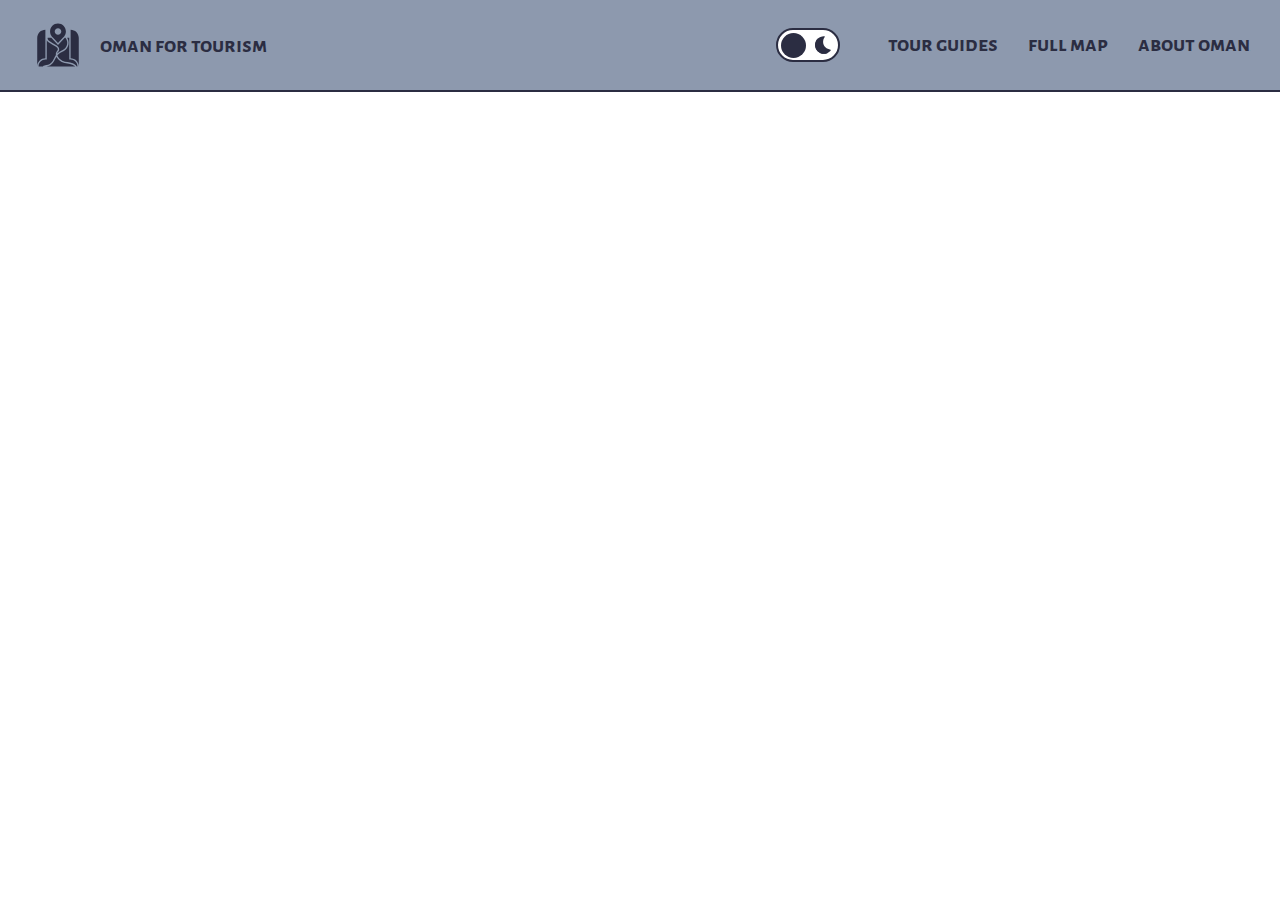
==== index.html @ 1fed9bc5 "Upload V.0.1" ====
<!DOCTYPE html>
<html lang="en">
<head>
    <meta charset="UTF-8">
    <meta name="viewport" content="width=device-width, initial-scale=1.0">
    <title>Oman For Tourism</title>
    <link rel="stylesheet" href="css/styles.css">
    <link rel="stylesheet" href="css/nav-footer.css">
    <link rel="stylesheet" href="css/LD-mode.css">
    <link rel="icon" href="images/head-logo.svg">
    <link rel="preconnect" href="https://fonts.googleapis.com">
    <link rel="preconnect" href="https://fonts.gstatic.com" crossorigin>
    <link href="https://fonts.googleapis.com/css2?family=Alegreya+Sans+SC:ital,wght@0,100;0,300;0,400;0,500;0,700;0,800;0,900;1,100;1,300;1,400;1,500;1,700;1,800;1,900&family=Alegreya+Sans:ital,wght@0,100;0,300;0,400;0,500;0,700;0,800;0,900;1,100;1,300;1,400;1,500;1,700;1,800;1,900&display=swap" rel="stylesheet">
</head>
<body>
    
    <input type="checkbox" id="LD-checker">
    <input type="checkbox" id="navbar-checker">

    <nav class="navbar">

        <div class="navbar-style">

            <div class="nav-logo-pos">
                <img src="images/holiday-map-C.svg" class="nav-logoC">
                <img src="images/holiday-map-W.svg" class="nav-logoW">
                <div class="nav-text-logo">oman for tourism</div>
            </div>

            <div class="nav-right-side">

                <label for="LD-checker" class="light-dark">
                    <div class="LD-container">
                        <img src="images/light-mode-C.svg" class="Light-img">
                        <img src="images/light-mode-W.svg" class="Light-imgW">
                        <div class="LD-ball"></div>
                        <img src="images/night-mode-C.svg" class="Dark-img">
                        <img src="images/night-mode-W.svg" class="Dark-imgW">
                    </div>
                </label>

                <div class="text-pos">
                    <div class="nav-text">tour guides</div>
                    <div class="line"></div>
                </div>
                <div class="text-pos">
                    <div class="nav-text">full map</div>
                    <div class="line"></div>
                </div>
                <div class="text-pos">
                    <div class="nav-text">about oman</div>
                    <div class="line"></div>
                </div>
            </div>

            <label for="navbar-checker" class="M-C">
                <div class="line1"></div>
                <div class="line2"></div>
                <div class="line3"></div>
            </label>
         
        </div>

    </nav>

    <main class="main-container">

        <div class="main-container-style">

            

        </div>

    </main>

</body>
</html>
---- css/styles.css ----
.main-container{
    display: flex;
    justify-content: center; 
    margin-top: 10vh;  
}

.main-container-style{
    display: flex;
    justify-content: center;
    align-items: center;
    width: 90%;
    padding: 0% 5%;
    height: 90vh;
    background-color: white;
    transition: all .5s;
}
---- css/nav-footer.css ----
body{
    margin: 0;
    font-family: Alegreya Sans;
}

#navbar-checker,#LD-checker{
    display: none;
}

.navbar{
    display: flex;
    justify-content: center;
}

.navbar-style{
    position: fixed;
    z-index: 99;
    display: flex;
    justify-content: space-between;
    align-items: center;
    width: 100%;
    height: 10vh;
    border-bottom: 2px solid #2B2D42;
    background-color: #8D99AE;
    transition: all .5s;
}

.nav-logo-pos{
    display: flex;
    align-items: center;
    justify-content: space-around;
    width: 240px;
    height: 60px;
    margin-left: 30px;
    gap: 10px;
}

.nav-logoC,.nav-logoW{
    display: flex;
    width: 50px;
    cursor: pointer;
}

.nav-logoW{
    display: none;
}

.nav-text-logo{
    font-family: Alegreya Sans SC;
    display: flex;
    font-size: 22px;
    font-weight: bold;
    color: #2B2D42;
    cursor: pointer;
    transition: all .5s;
}



.nav-right-side{
    display: flex;
    justify-content: center;
    align-items: center;
    gap: 30px;
    margin-right: 30px;
    font-family: Alegreya Sans SC;
    color: #2B2D42;
    transition: all .5s;
}

.light-dark{
    display: flex;
    justify-content: center;
    align-items: center;
    width: 100px;
    height: 60px;
}

.LD-container{
    display: flex;
    justify-content: space-around;
    align-items: center;
    background-color: white;
    width: 60px;
    height: 30px;
    border-radius: 50px;
    border: 2px solid #2B2D42;
    cursor: pointer;
    transition: all .5s;
}

.Light-img, .Light-imgW, .Dark-img, .Dark-imgW{
    display: flex;
    width: 20px;
    z-index: 98;
}

.Light-imgW, .Dark-imgW{
    display: none;
}

.LD-ball{
    display: flex;
    z-index: 99;
    width: 25px;
    height: 25px;
    border-radius: 50%;
    background-color: #2B2D42;
    position: absolute;
    transform: translateX(-15px);
    transition: all .5s;
}

.text-pos{
    display: flex;
    justify-content: center;
    align-items: center;
    flex-direction: column;
    width: fit-content;
    cursor: pointer;
}

.nav-text{
    font-size: 22px;
    font-weight: bold;
}

.nav-text:hover ~ .line{
    width: 100%;
}

.line{
    display: flex;
    width: 0%;
    height: 3px;
    border-radius: 50px;
    background-color: #2B2D42;
    transition: .5s;
}

.M-C{
    display: none;
    justify-content: center;
    align-items: center;
    flex-direction: column;
    width: 50px;
    height: 40px;
    margin-right: 30px;
    gap: 6px;
    cursor: pointer;
    z-index: 99;
    transition: all .6s;
}

.M-C div{
    width: 30px;
    height: 3px;
    background-color: #2B2D42;
    border-radius: 50px;
    transition: all .5s;
}

#navbar-checker:checked ~ .navbar > .navbar-style > .M-C > .line1{
    transform: rotate(45deg);
}

#navbar-checker:checked ~ .navbar > .navbar-style > .M-C > .line2{
    opacity: 0;
}

#navbar-checker:checked ~ .navbar > .navbar-style > .M-C > .line3{
    margin-top: -18px;
    transform: rotate(-45deg);
}


































@media (max-width:800px) {
    
.M-C{
    display: flex;
}

#navbar-checker:checked ~ .navbar > .navbar-style > .nav-right-side{
    transform: translateX(0);
}

#navbar-checker:checked ~ .navbar > .navbar-style > .M-C{
    transform: translateX(-160px);
}

.nav-right-side{
    position: fixed;
    display: flex;
    justify-content: flex-end;
    flex-direction: column-reverse;
    height: 90vh;
    width: 250px;
    padding-top: 10vh;
    top: 0;
    right: -30px;
    z-index: 98;
    background-color: #8D99AE;
    border-left: 2px solid #2B2D42;
    transform: translateX(250px);
    transition: all .5s;
}

}
---- css/LD-mode.css ----
#LD-checker:checked ~ .navbar > .navbar-style > .nav-right-side > .light-dark > .LD-container > .LD-ball{
    transform: translateX(15px);
    background-color: white;
}

#LD-checker:checked ~ .navbar > .navbar-style > .nav-right-side > .light-dark > .LD-container{
    background-color: #2B2D42;
    border: 2px solid #FFF;
}

#LD-checker:checked ~ .navbar > .navbar-style > .nav-right-side > .light-dark > .LD-container > .Light-imgW{
    display: flex;
}

#LD-checker:checked ~ .navbar > .navbar-style > .nav-right-side > .light-dark > .LD-container > .Light-img{
    display: none;
}

#LD-checker:checked ~ .navbar > .navbar-style > .nav-right-side > .light-dark > .LD-container > .Dark-imgW{
    display: flex;
}

#LD-checker:checked ~ .navbar > .navbar-style > .nav-right-side > .light-dark > .LD-container > .Dark-img{
    display: none;
}

#LD-checker:checked ~ .navbar > .navbar-style{
    background-color: #2B2D42;
    border-bottom-color: #8D99AE;
}

#LD-checker:checked ~ .navbar > .navbar-style > .nav-logo-pos > .nav-logoC{
    display: none;
}

#LD-checker:checked ~ .navbar > .navbar-style > .nav-logo-pos > .nav-logoW{
    display: flex;
}

#LD-checker:checked ~ .navbar > .navbar-style > .nav-logo-pos > .nav-text-logo{
    color: #FFF;
}

#LD-checker:checked ~ .navbar > .navbar-style > .nav-right-side{
    color: white;
}

#LD-checker:checked ~ .main-container > .main-container-style{
    background-color: #2B2D42;
    color: #FFF;
}

#LD-checker:checked ~ .navbar > .navbar-style > .nav-right-side > .text-pos > .line{
    background-color: #FFF;
}

#LD-checker:checked ~ .navbar > .navbar-style > .M-C div{
    background-color: #FFF;
}

#LD-checker:checked ~ .navbar > .navbar-style > .nav-right-side{
    background-color: #2B2D42;
    border-left-color: #8D99AE;
}
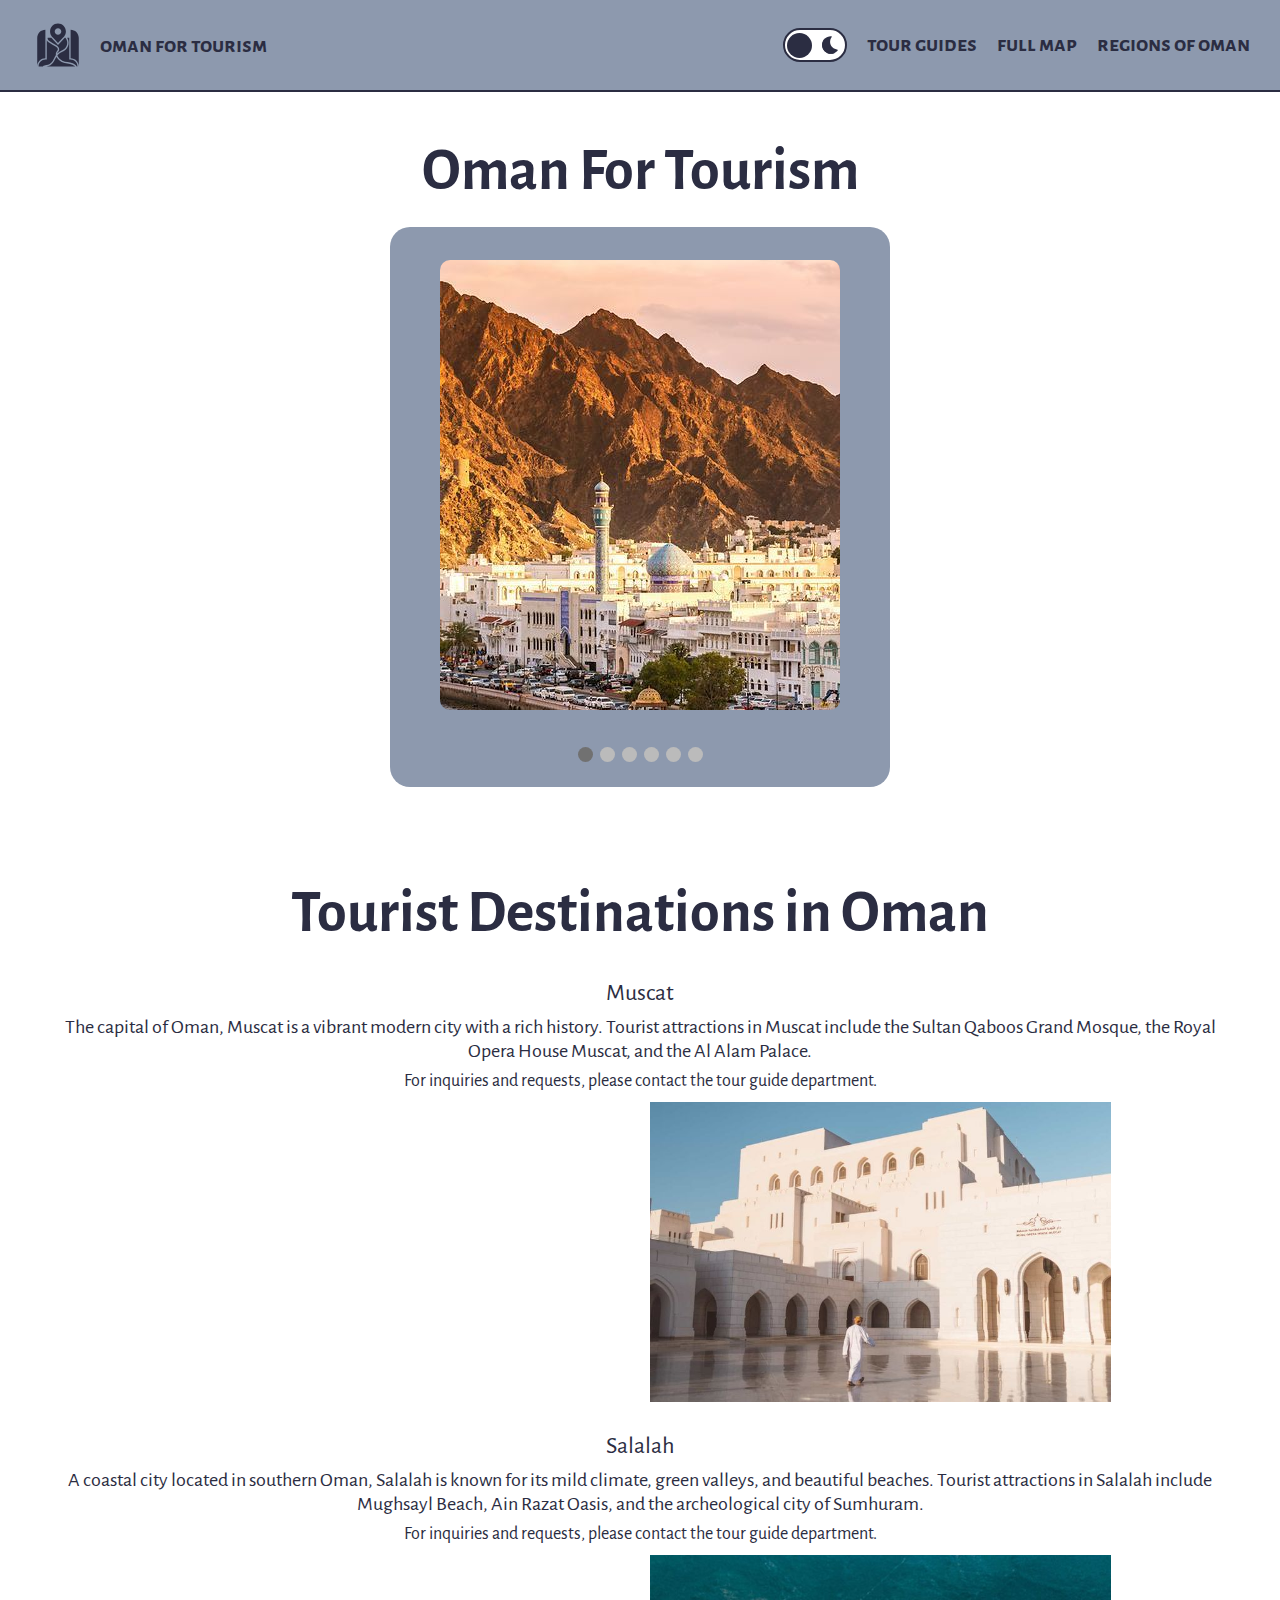
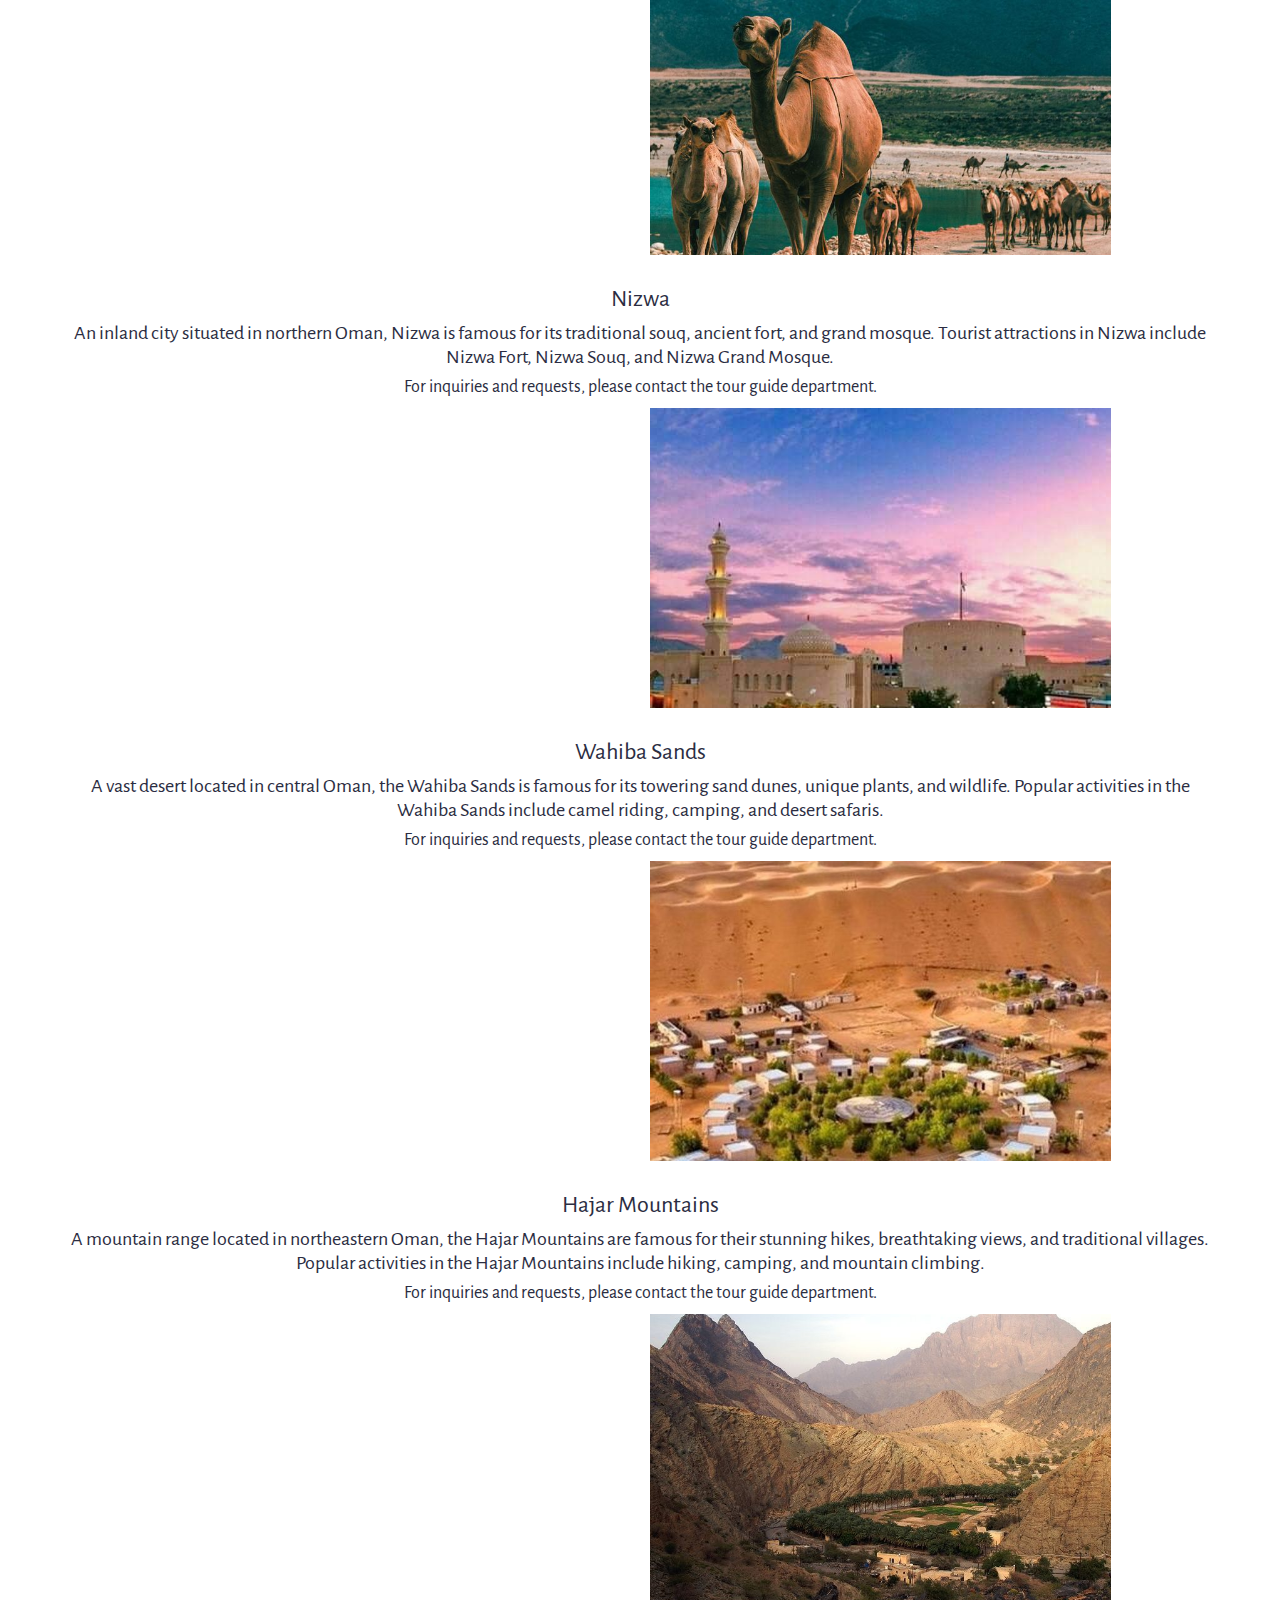
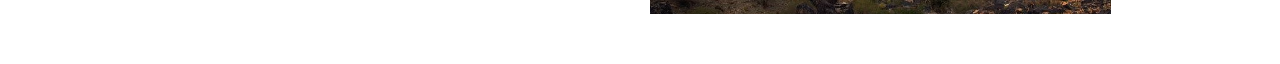
==== commit 7d82ce1c: "Upload V.0.2" ====
--- a/index.html
+++ b/index.html
@@ -16,6 +16,18 @@
     
     <input type="checkbox" id="LD-checker">
     <input type="checkbox" id="navbar-checker">
+    <input type="checkbox" id="full-map-checker">
+
+    <div class="full-map">
+
+        <div class="full-map-style">
+
+            <div class="map-text">Full Map</div>
+            <iframe src="https://www.google.com/maps/embed?pb=!1m18!1m12!1m3!1d3653434.2154256944!2d55.105728924423666!3d20.482938027092054!2m3!1f0!2f0!3f0!3m2!1i1024!2i768!4f13.1!3m3!1m2!1s0x3dd69f66a9d59bbf%3A0x3a064c7665b1a817!2sOman!5e0!3m2!1sen!2s!4v1712235653164!5m2!1sen!2s" width="800" height="600" style="border:0;" allowfullscreen="" loading="lazy" referrerpolicy="no-referrer-when-downgrade" class="map"></iframe>
+
+        </div>
+
+    </div>
 
     <nav class="navbar">
 
@@ -43,14 +55,14 @@
                     <div class="nav-text">tour guides</div>
                     <div class="line"></div>
                 </div>
-                <div class="text-pos">
+                <label for="full-map-checker" class="text-pos">
                     <div class="nav-text">full map</div>
                     <div class="line"></div>
-                </div>
-                <div class="text-pos">
-                    <div class="nav-text">about oman</div>
+                </label>
+                <a href="#TDO" class="text-pos">
+                    <div class="nav-text">regions of oman</div>
                     <div class="line"></div>
-                </div>
+                </a>
             </div>
 
             <label for="navbar-checker" class="M-C">
@@ -67,7 +79,149 @@
 
         <div class="main-container-style">
 
+            <div class="container1">
+                <div class="container1-text">Oman For Tourism</div>
+            </div>
+
+            <div class="container2">
+
+                <div class="slideshow-container">
+
+                    <div class="mySlides fade">
+                        <img src="images/1.jpeg" class="container1-img">
+                    </div>
+                    
+                    <div class="mySlides fade">
+                        <img src="images/2.jpeg" class="container1-img">
+                    </div>
+                    
+                    <div class="mySlides fade">
+                        <img src="images/3.jpeg" class="container1-img">
+                    </div>
+
+                    <div class="mySlides fade">
+                        <img src="images/4.jpeg" class="container1-img">
+                    </div>
+
+                    <div class="mySlides fade">
+                        <img src="images/5.jpeg" class="container1-img">
+                    </div>
+
+                    <div class="mySlides fade">
+                        <img src="images/6.jpeg" class="container1-img">
+                    </div>
+                    
+                </div>
+
+                <br>
+
+                <div style="text-align:center">
+                    <span class="dot"></span> 
+                    <span class="dot"></span> 
+                    <span class="dot"></span> 
+                    <span class="dot"></span> 
+                    <span class="dot"></span> 
+                    <span class="dot"></span> 
+                </div>
+
+                    <script>
+                        let slideIndex = 0;
+                        showSlides();
+                        
+                        function showSlides() {
+                          let i;
+                          let slides = document.getElementsByClassName("mySlides");
+                          let dots = document.getElementsByClassName("dot");
+                          for (i = 0; i < slides.length; i++) {
+                            slides[i].style.display = "none";  
+                          }
+                          slideIndex++;
+                          if (slideIndex > slides.length) {slideIndex = 1}    
+                          for (i = 0; i < dots.length; i++) {
+                            dots[i].className = dots[i].className.replace(" active", "");
+                          }
+                          slides[slideIndex-1].style.display = "block";  
+                          dots[slideIndex-1].className += " active";
+                          setTimeout(showSlides, 2000); // Change image every 2 seconds
+                        }
+                    </script>
+            </div>
+
+            <div class="container3" id="TDO">
+
+                <div class="container3-text">Tourist Destinations in Oman</div>
+
+                <div class="des">
+
+                    <div class="des-text">
+                        <div class="address-text">Muscat</div>
+                        <div class="des-text-inf">The capital of Oman, Muscat is a vibrant modern city with a rich history. Tourist attractions in Muscat include the Sultan Qaboos Grand Mosque, the Royal Opera House Muscat, and the Al Alam Palace.</div>
+                        <div class="contact">For inquiries and requests, please contact the tour guide department.</div>
+                    </div>
+                    <div class="map-and-picture">
+                        <iframe src="https://www.google.com/maps/embed?pb=!1m18!1m12!1m3!1d234022.52055370004!2d58.259703857557334!3d23.582737835540122!2m3!1f0!2f0!3f0!3m2!1i1024!2i768!4f13.1!3m3!1m2!1s0x3e91ffa8879aafc9%3A0xdb53876d0d79a72c!2sMuscat%2C%20Oman!5e0!3m2!1sen!2snl!4v1712243040442!5m2!1sen!2snl" width="400" height="300" style="border:0;" allowfullscreen="" loading="lazy" referrerpolicy="no-referrer-when-downgrade" class="des-map"></iframe>
+                        <img src="images/Muscat.jpeg" class="des-pic">
+                    </div>
+
+                </div>
             
+                <div class="des">
+
+                    <div class="des-text">
+                        <div class="address-text">Salalah</div>
+                        <div class="des-text-inf">A coastal city located in southern Oman, Salalah is known for its mild climate, green valleys, and beautiful beaches. Tourist attractions in Salalah include Mughsayl Beach, Ain Razat Oasis, and the archeological city of Sumhuram.</div>
+                        <div class="contact">For inquiries and requests, please contact the tour guide department.</div>
+                    </div>
+                    <div class="map-and-picture">
+                        <iframe src="https://www.google.com/maps/embed?pb=!1m18!1m12!1m3!1d244123.34696068818!2d53.80056449481968!3d17.051739310787866!2m3!1f0!2f0!3f0!3m2!1i1024!2i768!4f13.1!3m3!1m2!1s0x3dd3df964481c879%3A0xa5e758c7c82eb314!2sSalalah%2C%20Oman!5e0!3m2!1sen!2snl!4v1712243479470!5m2!1sen!2snl" width="400" height="300" style="border:0;" allowfullscreen="" loading="lazy" referrerpolicy="no-referrer-when-downgrade" class="des-map"></iframe>
+                        <img src="images/Salalah.jpeg" class="des-pic">
+                    </div>
+
+                </div>
+
+                <div class="des">
+
+                    <div class="des-text">
+                        <div class="address-text">Nizwa</div>
+                        <div class="des-text-inf">An inland city situated in northern Oman, Nizwa is famous for its traditional souq, ancient fort, and grand mosque. Tourist attractions in Nizwa include Nizwa Fort, Nizwa Souq, and Nizwa Grand Mosque.</div>
+                        <div class="contact">For inquiries and requests, please contact the tour guide department.</div>
+                    </div>
+                    <div class="map-and-picture">
+                        <iframe src="https://www.google.com/maps/embed?pb=!1m18!1m12!1m3!1d117600.84560559159!2d57.45220151407007!3d22.9123961509689!2m3!1f0!2f0!3f0!3m2!1i1024!2i768!4f13.1!3m3!1m2!1s0x3e8ef08e929ecde1%3A0x43f3bf5c566c48e7!2sNizwa%2C%20Oman!5e0!3m2!1sen!2snl!4v1712243631761!5m2!1sen!2snl" width="400" height="300" style="border:0;" allowfullscreen="" loading="lazy" referrerpolicy="no-referrer-when-downgrade" class="des-map"></iframe>
+                        <img src="images/Nizwa.jpeg" class="des-pic">
+                    </div>
+
+                </div>
+
+                <div class="des">
+
+                    <div class="des-text">
+                        <div class="address-text">Wahiba Sands</div>
+                        <div class="des-text-inf">A vast desert located in central Oman, the Wahiba Sands is famous for its towering sand dunes, unique plants, and wildlife. Popular activities in the Wahiba Sands include camel riding, camping, and desert safaris.</div>
+                        <div class="contact">For inquiries and requests, please contact the tour guide department.</div>
+                    </div>
+                    <div class="map-and-picture">
+                        <iframe src="https://www.google.com/maps/embed?pb=!1m18!1m12!1m3!1d1901426.3697875186!2d57.46125655830899!3d21.44011523364885!2m3!1f0!2f0!3f0!3m2!1i1024!2i768!4f13.1!3m3!1m2!1s0x3e9ae476ecb514d9%3A0x58cdba58acd9f3b6!2sWahiba%20Sands!5e0!3m2!1sen!2snl!4v1712243784626!5m2!1sen!2snl" width="400" height="300" style="border:0;" allowfullscreen="" loading="lazy" referrerpolicy="no-referrer-when-downgrade" class="des-map"></iframe>
+                        <img src="images/Wahiba Sands.jpeg" class="des-pic">
+                    </div>
+
+                </div>
+
+                <div class="des">
+
+                    <div class="des-text">
+                        <div class="address-text">Hajar Mountains</div>
+                        <div class="des-text-inf">A mountain range located in northeastern Oman, the Hajar Mountains are famous for their stunning hikes, breathtaking views, and traditional villages. Popular activities in the Hajar Mountains include hiking, camping, and mountain climbing.</div>
+                        <div class="contact">For inquiries and requests, please contact the tour guide department.</div>
+                    </div>
+                    <div class="map-and-picture">
+                        <iframe src="https://www.google.com/maps/embed?pb=!1m18!1m12!1m3!1d14657.736919337103!2d57.089701149438774!3d23.299998863681296!2m3!1f0!2f0!3f0!3m2!1i1024!2i768!4f13.1!3m3!1m2!1s0x3e8e8e7b25ace27d%3A0xa5efd21e3074b744!2sAl%20Hajar%20Mountains!5e0!3m2!1sen!2snl!4v1712243886780!5m2!1sen!2snl" width="400" height="300" style="border:0;" allowfullscreen="" loading="lazy" referrerpolicy="no-referrer-when-downgrade" class="des-map"></iframe>
+                        <img src="images/Hajar Mountains.jpeg" class="des-pic">
+                    </div>
+
+                </div>
+
+            </div>
 
         </div>
 
--- a/css/styles.css
+++ b/css/styles.css
@@ -1,16 +1,314 @@
+.full-map{
+    display: flex;
+    justify-content: center;
+}
+
+.full-map-style{
+    display: flex;
+    flex-direction: column;
+    justify-content: center;
+    align-items: center;
+    width: 100%;
+    height: 90vh;
+    margin-top: 10vh;
+    background-color: #FFF;
+    z-index: 97;
+    position: fixed;
+    visibility: hidden;
+    opacity: 0;
+    transition: all .5s;
+    gap: 10px;
+}
+
+#full-map-checker{
+    display: none;
+}
+
+#full-map-checker:checked ~ .full-map > .full-map-style{
+    visibility: visible;
+    opacity: 1;
+}
+
+.map-text{
+    display: flex;
+    text-align: center;
+    justify-content: center;
+    align-items: center;
+    font-size: 50px;
+    color: #2B2D42;
+    transition: all .5s;
+}
+
+.map{
+    width: 80%;
+    height: 70vh;
+    border-radius: 20px;
+}
+
 .main-container{
     display: flex;
     justify-content: center; 
-    margin-top: 10vh;  
+    margin-top: 10vh;
 }
 
 .main-container-style{
     display: flex;
-    justify-content: center;
+    flex-direction: column;
     align-items: center;
     width: 90%;
     padding: 0% 5%;
-    height: 90vh;
+    height: auto;
+    padding-bottom: 50px;
     background-color: white;
     transition: all .5s;
+}
+
+.container1{
+    display: flex;
+    justify-content: center;
+    align-items: center;
+    flex-direction: column;
+    width: 100%;
+    height: auto;
+    margin-top: 5vh;
+}
+
+.container1-text{
+    display: flex;
+    font-size: 60px;
+    font-weight: bold;
+    text-align: center;
+    color: #2B2D42;
+    transition: all .5s;
+}
+
+.container2{
+    display: flex;
+    flex-direction: column;
+    justify-content: center;
+    align-items: center;
+    background-color: #8D99AE;
+    width: 500px;
+    height: 60vh;
+    padding-top: 20px;
+    border-radius: 20px; 
+    margin-top: 20px;
+}
+
+.container1-img{
+    width: 400px;
+    height: 50vh;
+    border-radius: 10px;
+    object-fit: cover;
+}
+
+.slideshow-container {
+    display: flex;
+    justify-content: center;
+    width: 100%;
+    position: relative;
+    margin: auto;
+}
+
+.dot {
+    height: 15px;
+    width: 15px;
+    margin: 0 2px;
+    background-color: #bbb;
+    border-radius: 50%;
+    display: inline-block;
+    transition: background-color 0.6s ease;
+    margin-bottom: 20px;
+}
+  
+.active {
+    background-color: #717171;
+}
+
+.fade {
+    animation-name: fade;
+    animation-duration: 1.5s;
+}
+  
+@keyframes fade {
+    from {opacity: .4} 
+    to {opacity: 1}
+}
+  
+
+.container3{
+    display: flex;
+    flex-direction: column;
+    justify-content: center;
+    align-items: center;
+    width: 100%;
+    height: auto;
+    margin-top: 10vh;
+    gap: 30px;
+}
+
+
+.container3-text{
+    display: flex;
+    text-align: center;
+    font-size: 60px;
+    font-weight: bold;
+    color: #2B2D42;
+    transition: all .5s;
+}
+
+
+
+
+.des{
+    display: flex;
+    flex-direction: column;
+    justify-content: center;
+    align-items: center;
+    text-align: center;
+    width: 100%;
+    height: auto;
+    gap: 10px;
+}
+
+.des-text{
+    display: flex;
+    flex-direction: column;
+    justify-content: center;
+    align-items: center;
+    text-align: center;
+    color: #2B2D42;
+    gap: 7px;
+    transition: all .5s;
+}
+
+.address-text{
+    font-size: 24px;
+}
+
+.des-text-inf{
+    font-size: 20px;
+}
+
+.contact{
+    font-size: 18px;
+}
+
+.map-and-picture{
+    display: flex;
+    justify-content: center;
+    align-items: center;
+    width: 100%;
+    gap: 20px;
+}
+
+.des-map{
+    display: flex;
+    width: 40%;
+    height: 300px;
+}
+
+.des-pic{
+    display: flex;
+    width: 40%;
+    height: 300px;
+    object-fit: cover;
+}
+
+
+
+
+
+
+
+
+
+
+
+
+
+
+
+
+
+
+
+
+
+
+
+
+
+
+
+
+
+
+
+
+
+
+
+
+
+
+
+
+
+
+
+
+
+
+
+
+
+
+
+
+
+
+@media (max-width: 800px) {
+    
+.container2{
+    width: 330px;
+    height: fit-content;
+}
+
+.container1-img{
+    width: 300px;
+}
+
+
+}
+
+
+@media only screen and (max-width: 300px) {
+        .text {font-size: 11px}
+}
+
+@media (max-width:600px) {
+    
+.map-and-picture{
+    display: flex;
+    flex-direction: column;
+    justify-content: center;
+    align-items: center;
+    width: 100%;
+    gap: 20px;
+}
+
+.des-map{
+    display: flex;
+    width: 80%;
+    height: 300px;
+}
+
+.des-pic{
+    display: flex;
+    width: 80%;
+    height: 300px;
+    object-fit: cover;
+}
+
 }--- a/css/nav-footer.css
+++ b/css/nav-footer.css
@@ -1,6 +1,12 @@
-body{
+html,body{
     margin: 0;
     font-family: Alegreya Sans;
+    scroll-behavior: smooth;
+}
+
+a{
+    text-decoration: none;
+    color: #2B2D42;
 }
 
 #navbar-checker,#LD-checker{
@@ -61,7 +67,7 @@
     display: flex;
     justify-content: center;
     align-items: center;
-    gap: 30px;
+    gap: 20px;
     margin-right: 30px;
     font-family: Alegreya Sans SC;
     color: #2B2D42;
@@ -72,8 +78,9 @@
     display: flex;
     justify-content: center;
     align-items: center;
-    width: 100px;
-    height: 60px;
+    width: 65px;
+    height: 35px;
+    border-radius: 50px;
 }
 
 .LD-container{
--- a/css/LD-mode.css
+++ b/css/LD-mode.css
@@ -61,4 +61,28 @@
 #LD-checker:checked ~ .navbar > .navbar-style > .nav-right-side{
     background-color: #2B2D42;
     border-left-color: #8D99AE;
+}
+
+#LD-checker:checked ~ .main-container > .main-container-style > .container1 > .container1-text{
+    color: #FFF;
+}
+
+#LD-checker:checked ~ .main-container > .main-container-style > .container2{
+    background-color: #FFF;
+}
+
+#LD-checker:checked ~ .full-map > .full-map-style{
+    background-color: #2B2D42;
+}
+
+#LD-checker:checked ~ .full-map > .full-map-style > .map-text{
+    color: #FFF;
+}
+
+#LD-checker:checked ~ .main-container > .main-container-style > .container3 > .container3-text{
+    color: #FFF;
+}
+
+#LD-checker:checked ~ .main-container > .main-container-style > .container3 > .des > .des-text{
+    color: #FFF;
 }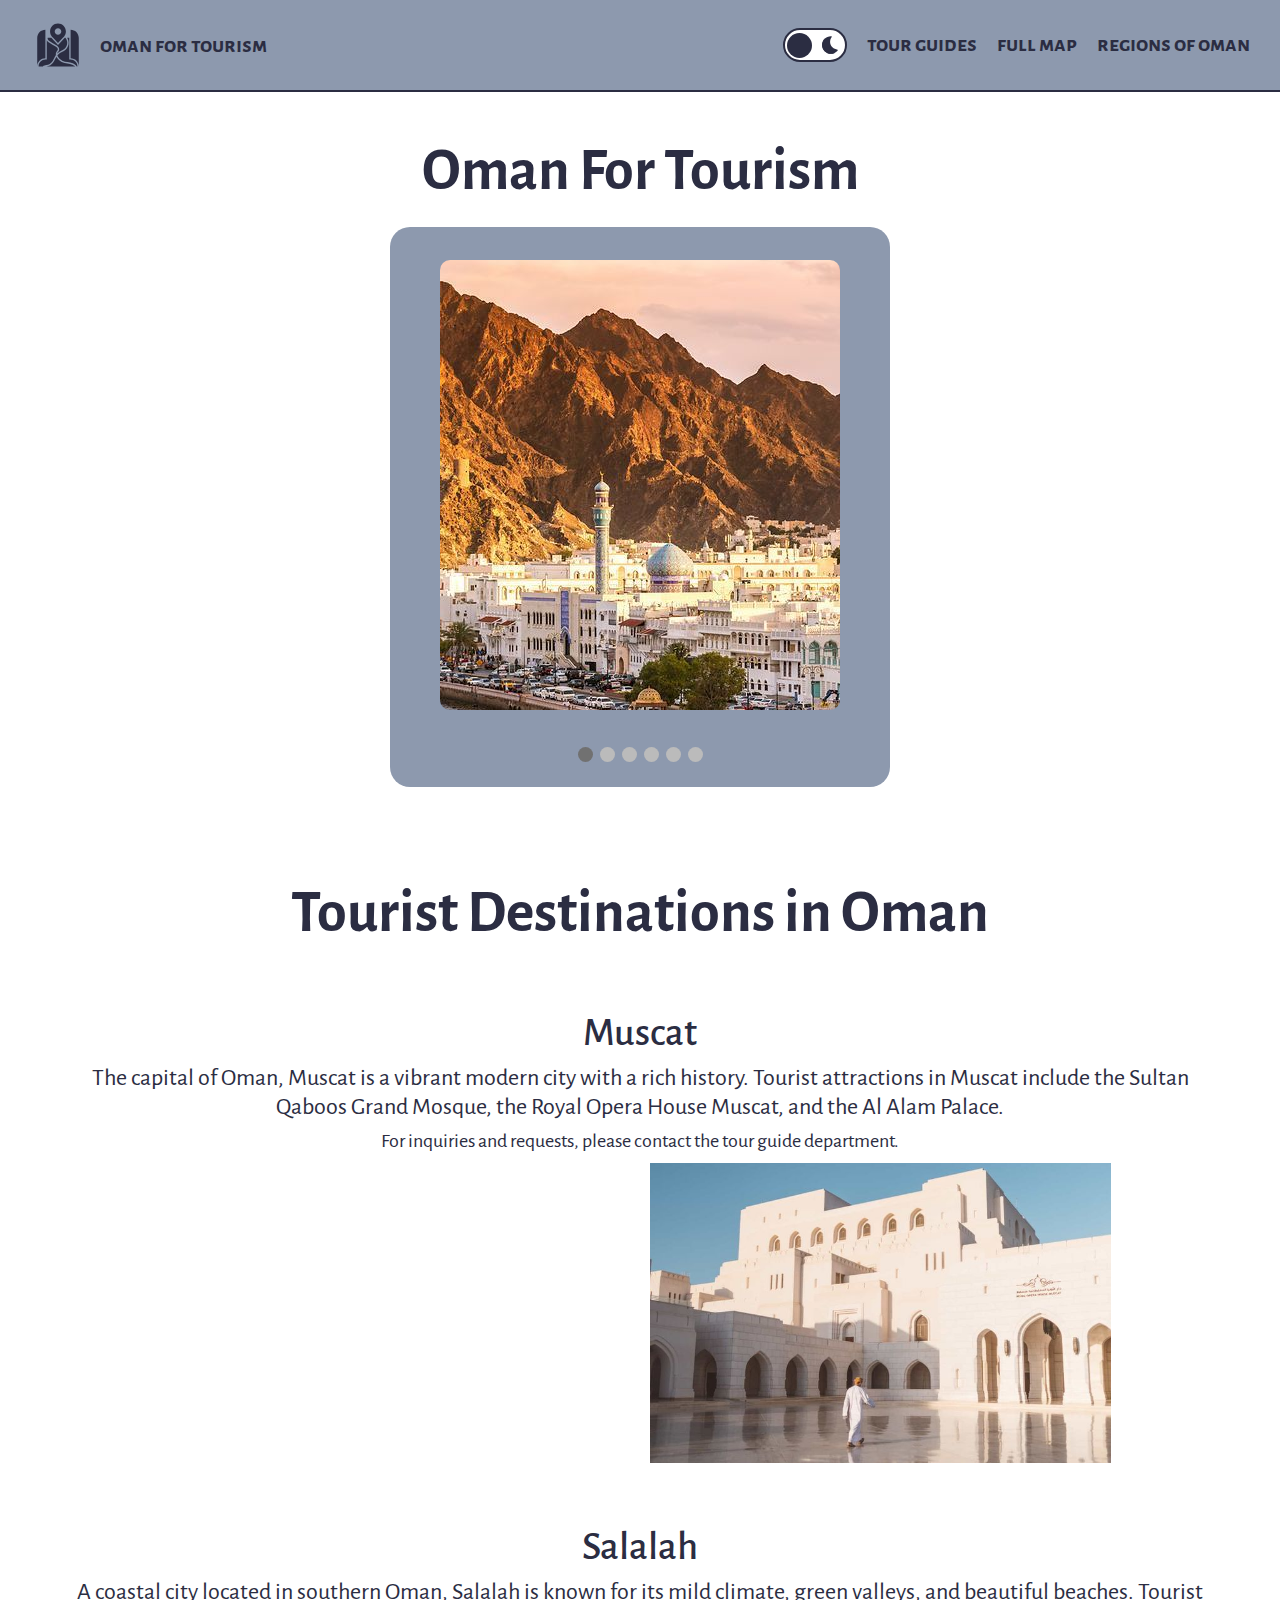
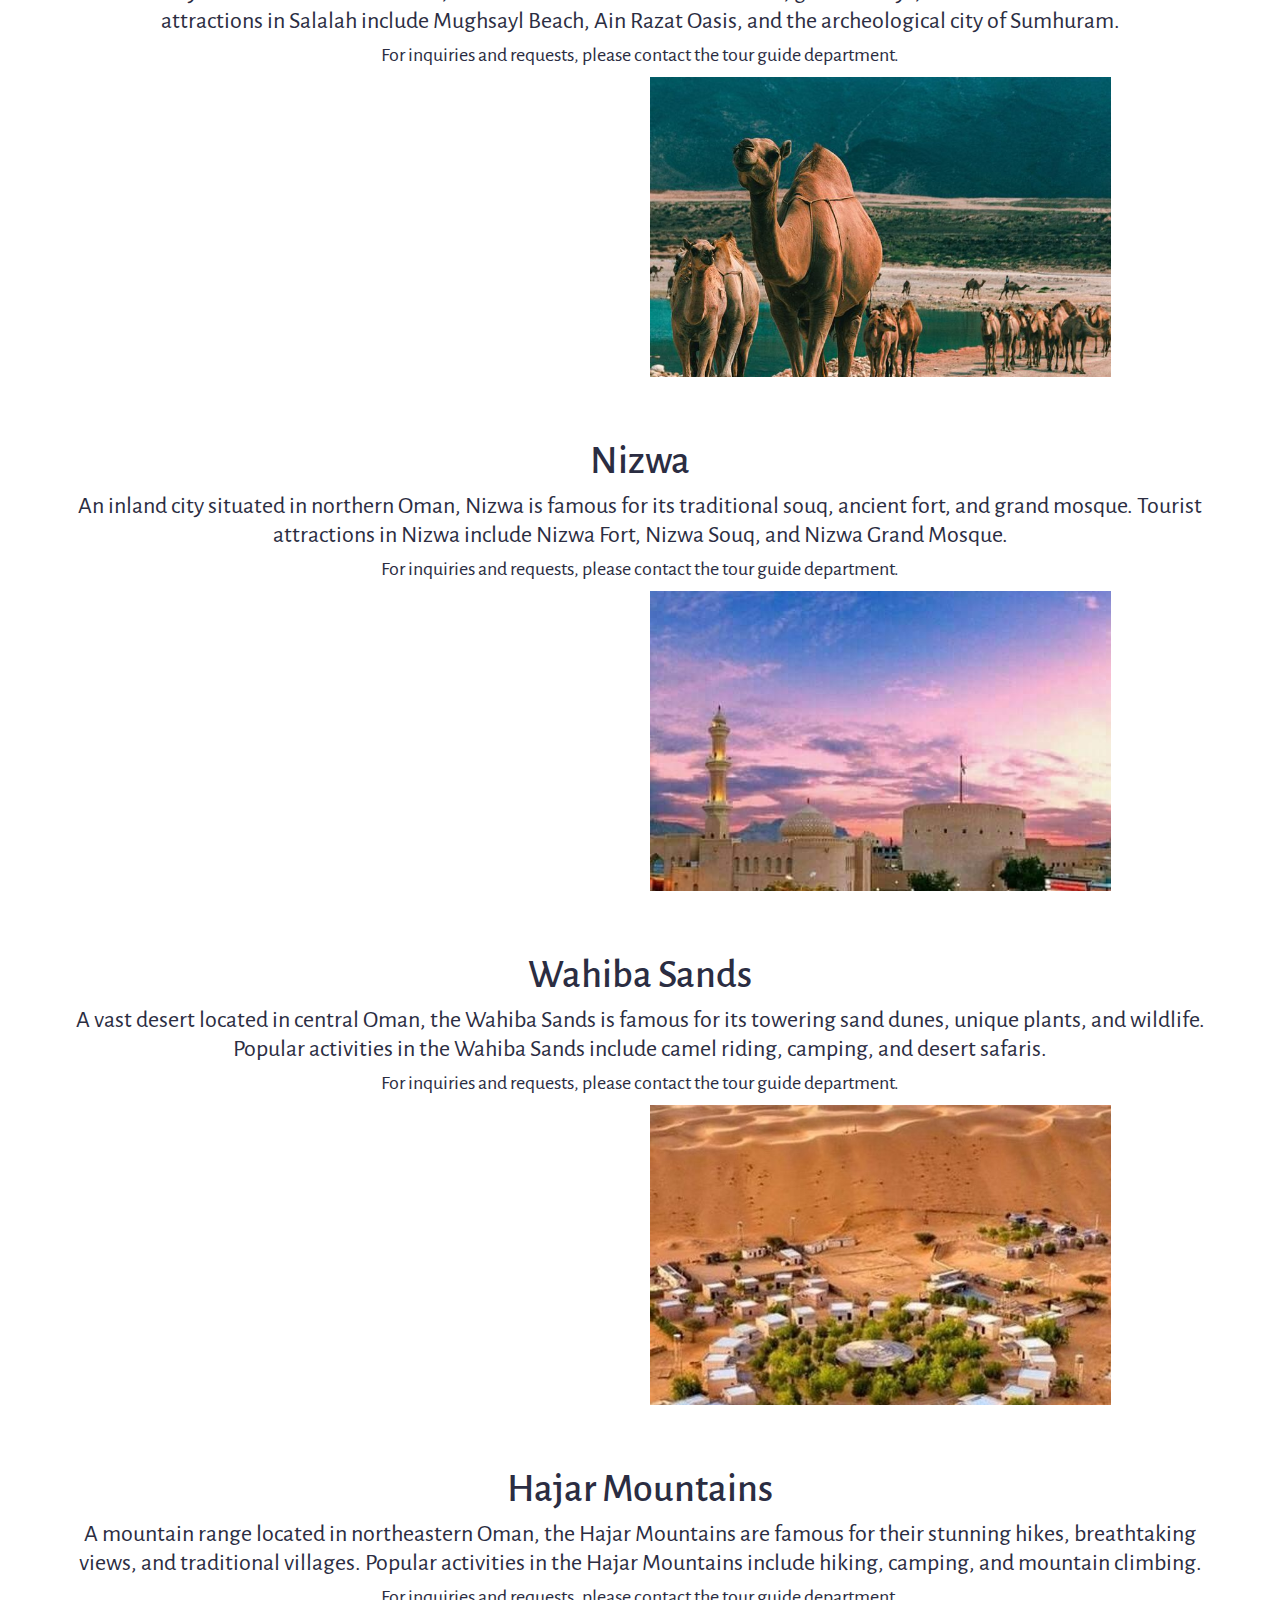
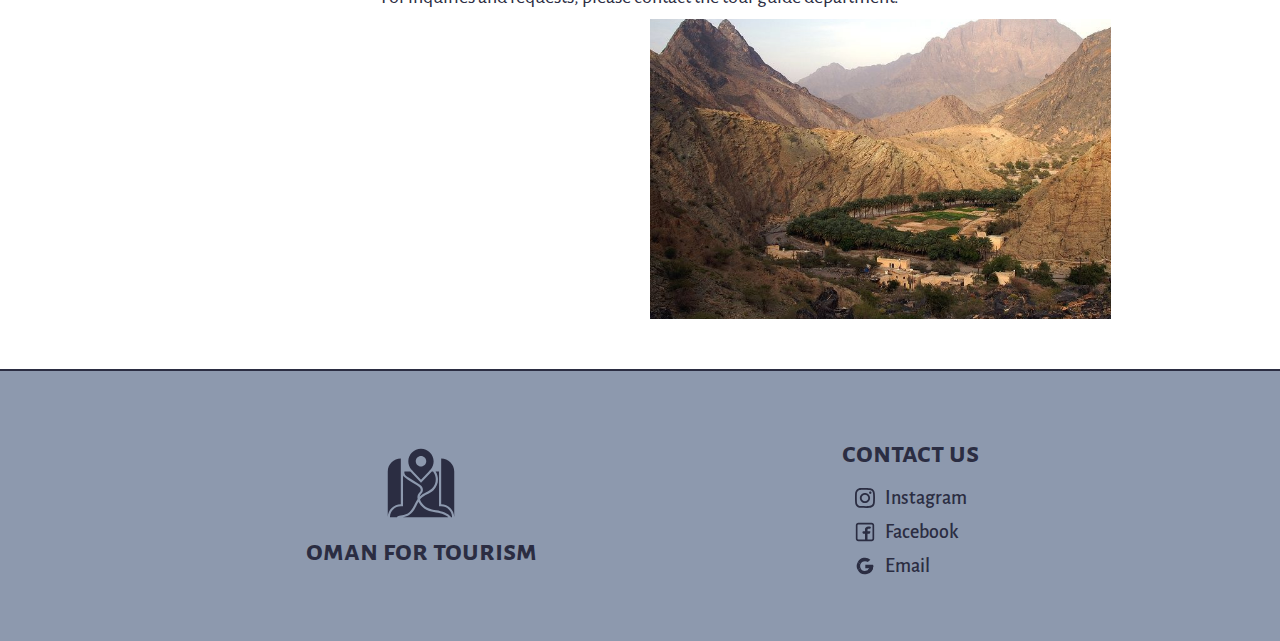
==== commit ac5fd1fe: "Upload V.0.3" ====
--- a/index.html
+++ b/index.html
@@ -50,19 +50,18 @@
                         <img src="images/night-mode-W.svg" class="Dark-imgW">
                     </div>
                 </label>
-
                 <div class="text-pos">
-                    <div class="nav-text">tour guides</div>
+                    <a href="tourG.html" class="nav-text">tour guides</a>
                     <div class="line"></div>
                 </div>
                 <label for="full-map-checker" class="text-pos">
                     <div class="nav-text">full map</div>
                     <div class="line"></div>
                 </label>
-                <a href="#TDO" class="text-pos">
-                    <div class="nav-text">regions of oman</div>
+                <div class="text-pos">
+                    <a href="#TDO" class="nav-text">regions of oman</a>
                     <div class="line"></div>
-                </a>
+                </div>
             </div>
 
             <label for="navbar-checker" class="M-C">
@@ -227,5 +226,42 @@
 
     </main>
 
+    <footer class="footer">
+
+        <div class="footer-style">
+
+            <div class="footer-logo-pos">
+                <img src="images/holiday-map-C.svg" class="footer-logoC">
+                <img src="images/holiday-map-W.svg" class="footer-logoW">
+                <div class="footer-text-logo">oman for tourism</div>
+            </div>
+
+            <div class="contact-us">
+
+                <div class="contact-text">contact us</div>
+                <div class="social">
+                    <div class="social-space">
+                        <img src="images/instagram.svg" class="icon"></img>
+                        <img src="images/instagramD.svg" class="iconD"></img>
+                        <div class="icon-text">Instagram</div>
+                    </div>
+                    <div class="social-space">
+                        <img src="images/facebook.svg" class="icon"></img>
+                        <img src="images/facebookD.svg" class="iconD"></img>
+                        <div class="icon-text">Facebook</div>
+                    </div>
+                    <div class="social-space">
+                        <img src="images/google.svg" class="icon"></img>
+                        <img src="images/googleD.svg" class="iconD"></img>
+                        <div class="icon-text">Email</div>
+                    </div>
+                </div>
+
+            </div>
+
+        </div>
+
+    </footer>
+
 </body>
 </html>--- a/css/styles.css
+++ b/css/styles.css
@@ -144,7 +144,7 @@
     width: 100%;
     height: auto;
     margin-top: 10vh;
-    gap: 30px;
+    gap: 60px;
 }
 
 
@@ -183,15 +183,16 @@
 }
 
 .address-text{
+    font-size: 40px;
+    font-weight: 500;
+}
+
+.des-text-inf{
     font-size: 24px;
 }
 
-.des-text-inf{
+.contact{
     font-size: 20px;
-}
-
-.contact{
-    font-size: 18px;
 }
 
 .map-and-picture{
--- a/css/nav-footer.css
+++ b/css/nav-footer.css
@@ -6,7 +6,6 @@
 
 a{
     text-decoration: none;
-    color: #2B2D42;
 }
 
 #navbar-checker,#LD-checker{
@@ -128,11 +127,22 @@
 }
 
 .nav-text{
+    color: #2B2D42;
     font-size: 22px;
     font-weight: bold;
 }
 
 .nav-text:hover ~ .line{
+    width: 100%;
+}
+
+.nav-text1{
+    color: #2B2D42;
+    font-size: 22px;
+    font-weight: bold;
+}
+
+.nav-text1:hover ~ .line{
     width: 100%;
 }
 
@@ -181,9 +191,92 @@
 }
 
 
-
-
-
+.footer{
+    display: flex;
+    justify-content: center;
+}
+
+.footer-style{
+    display: flex;
+    justify-content: space-evenly;
+    align-items: center;
+    width: 100%;
+    height: 30vh;
+    background-color: #8D99AE;
+    border-top: 2px solid #2B2D42;
+    color: #2B2D42;
+    transition: all .5s;
+}
+
+.footer-logo-pos{
+    display: flex;
+    flex-direction: column;
+    align-items: center;
+    justify-content: space-around;
+    width: 240px;
+    height: auto;
+    gap: 10px;
+}
+
+.footer-logoC,.footer-logoW{
+    display: flex;
+    width: 80px;
+    cursor: pointer;
+}
+
+.footer-logoW{
+    display: none;
+}
+
+.footer-text-logo{
+    font-family: Alegreya Sans SC;
+    display: flex;
+    font-size: 30px;
+    font-weight: bold;
+    color: #2B2D42;
+    cursor: pointer;
+    transition: all .5s;
+}
+
+.contact-us{
+    display: flex;
+    justify-content: center;
+    align-items: center;
+    flex-direction: column;
+}
+
+.contact-text{
+    font-size: 30px;
+    margin-bottom: 15px;
+    font-family: Alegreya Sans SC;
+    font-weight: bold;
+}
+
+.social{
+    display: flex;
+    flex-direction: column;
+    align-items: flex-start;
+    gap: 10px;
+}
+
+.social-space{
+    display: flex;
+    align-items: center;
+    gap: 10px;
+}
+
+.icon,.iconD{
+    width: 20px;
+}
+
+.iconD{
+    display: none;
+}
+
+.icon-text{
+    font-size: 20px;
+    font-weight: 500;
+}
 
 
 
@@ -244,4 +337,12 @@
     transition: all .5s;
 }
 
+.footer-style{
+    flex-direction: column;
+    align-items: center;
+    height: 50vh;
+}
+
+
+
 }--- a/css/LD-mode.css
+++ b/css/LD-mode.css
@@ -85,4 +85,56 @@
 
 #LD-checker:checked ~ .main-container > .main-container-style > .container3 > .des > .des-text{
     color: #FFF;
+}
+
+#LD-checker:checked ~ .navbar > .navbar-style > .nav-right-side > .text-pos > .nav-text{
+    color: #FFF;
+}
+
+#LD-checker:checked ~ .footer > .footer-style{
+    background-color: #2B2D42;
+    border-top-color: #8D99AE;
+    color: #FFF;
+}
+
+#LD-checker:checked ~ .footer > .footer-style > .footer-logo-pos > .footer-logoC{
+    display: none;
+}
+
+#LD-checker:checked ~ .footer > .footer-style > .footer-logo-pos > .footer-logoW{
+    display: flex;
+}
+
+#LD-checker:checked ~ .footer > .footer-style > .footer-logo-pos > .footer-text-logo{
+    color: #FFF;
+}
+
+#LD-checker:checked ~ .footer > .footer-style > .contact-us > .contact-text{
+    color: #FFF;
+}
+
+#LD-checker:checked ~ .footer > .footer-style > .contact-us > .social > .social-space > .icon{
+    display: none;
+}
+
+#LD-checker:checked ~ .footer > .footer-style > .contact-us > .social > .social-space > .iconD{
+    display: flex;
+}
+
+
+
+
+/* tour-guides */
+
+#LD-checker:checked~ .main-container > .main-container-style .tour-main-text{
+    color: #FFF;
+}
+
+#LD-checker:checked ~ .main-container > .main-container-style > .tour-guides > .guides-profile{
+    background-color: #FFF;
+    color: #2B2D42;
+}
+
+#LD-checker:checked ~ .main-container > .main-container-style > .tour-guides > .guides-profile > .profile-pic{
+    border-color: #8D99AE;
 }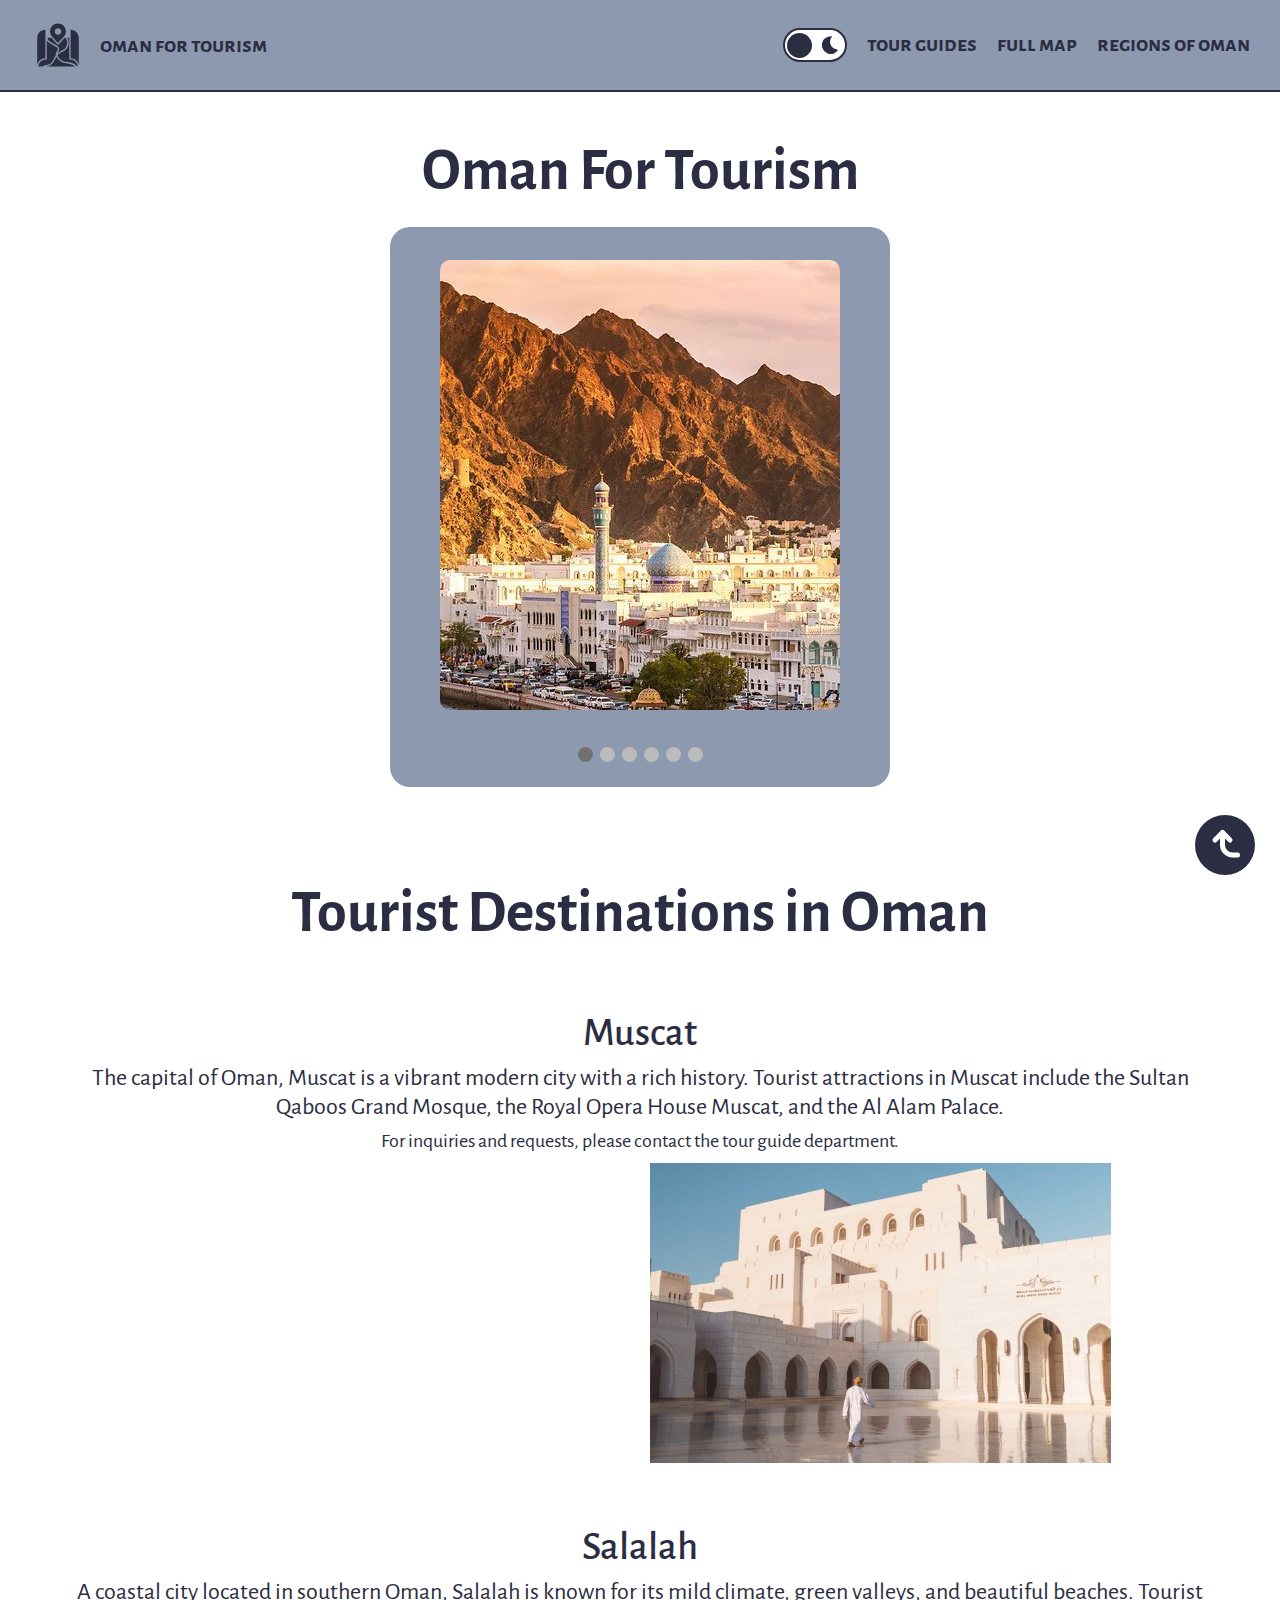
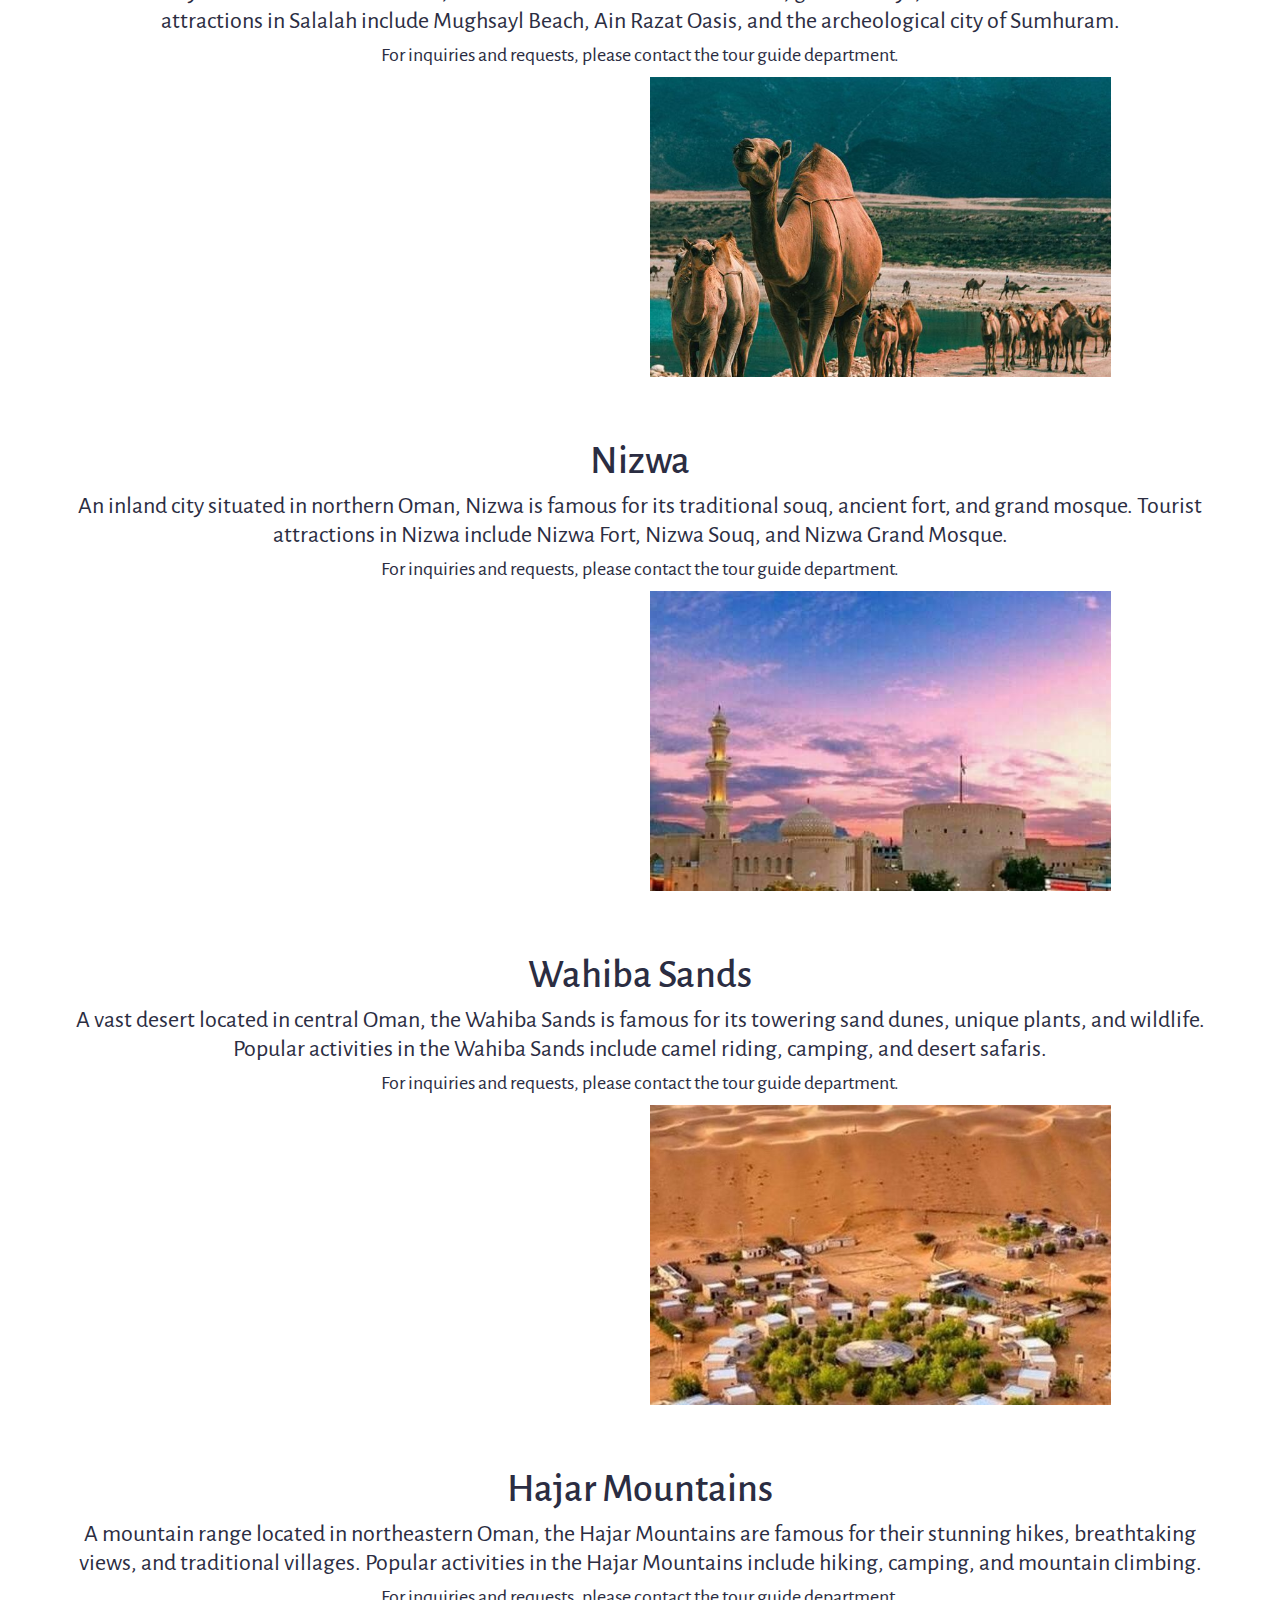
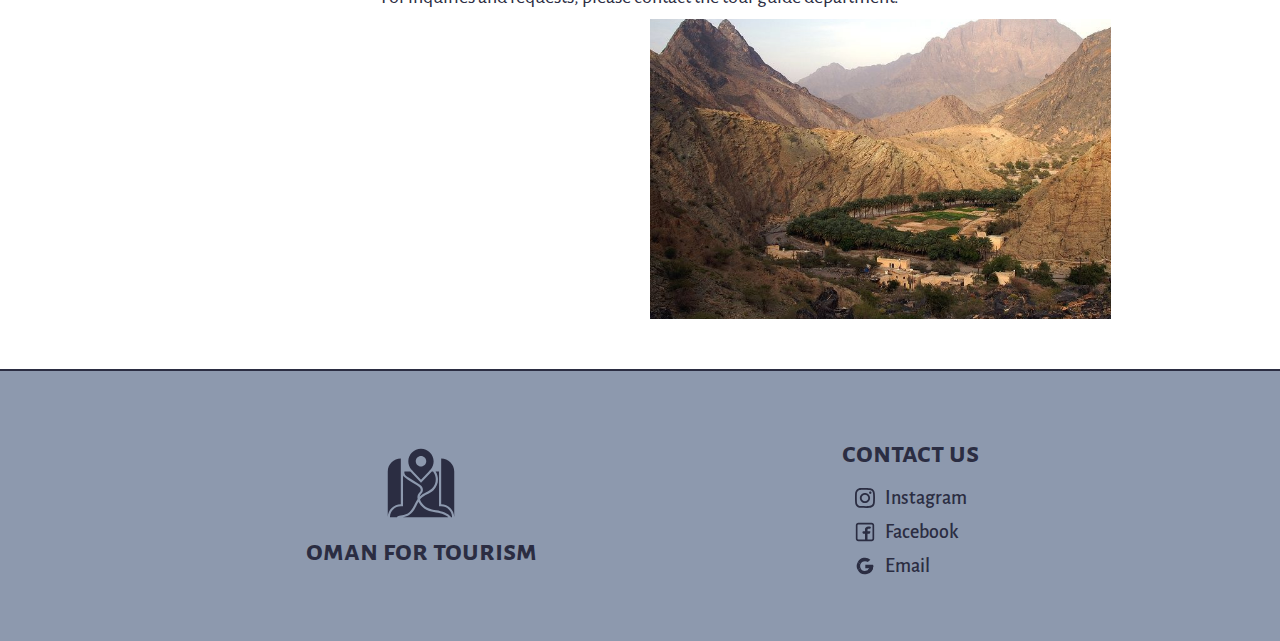
==== commit 6196a7c2: "Upload V.0.4" ====
--- a/index.html
+++ b/index.html
@@ -29,7 +29,7 @@
 
     </div>
 
-    <nav class="navbar">
+    <nav class="navbar" id="nav">
 
         <div class="navbar-style">
 
@@ -263,5 +263,10 @@
 
     </footer>
 
+    <a href="#nav" class="up-icon">
+        <img src="images/up-C.svg" class="up-icon-img">
+        <img src="images/up-W.svg" class="up-icon-imgD">
+    </a>
+
 </body>
 </html>--- a/css/nav-footer.css
+++ b/css/nav-footer.css
@@ -278,29 +278,67 @@
     font-weight: 500;
 }
 
-
-
-
-
-
-
-
-
-
-
-
-
-
-
-
-
-
-
-
-
-
-
-
+.up-icon{
+    position: fixed;
+    z-index: 98;
+    right: 25px;
+    bottom: 25px;
+    width: 60px;
+    height: 60px;
+    border-radius: 50%;
+    background-color: #2B2D42;
+    display: flex;
+    justify-content: center;
+    align-items: center;
+    cursor: pointer;
+    transition: all .5s;
+}
+
+.up-icon:hover{
+    transform: scale(1.08);
+}
+
+.up-icon-img, .up-icon-imgD{
+    width: 60px;
+    height: 60px;
+    position: absolute;
+    transition: all .5s;
+}
+
+.up-icon-img{
+    opacity: 0;
+}
+
+.back-icon{
+    position: fixed;
+    z-index: 98;
+    right: 95px;
+    bottom: 33px;
+    width: 40px;
+    height: 40px;
+    border-radius: 50%;
+    background-color: #2B2D42;
+    display: flex;
+    justify-content: center;
+    align-items: center;
+    cursor: pointer;
+    transition: all .5s;
+}
+
+.back-icon:hover{
+    transform: scale(1.08);
+}
+
+.back-icon-img, .back-icon-imgD{
+    width: 25px;
+    height: 25px;
+    position: absolute;
+    transition: all .5s;
+}
+
+.back-icon-img{
+    opacity: 0;
+}
 
 
 
@@ -318,6 +356,10 @@
 
 #navbar-checker:checked ~ .navbar > .navbar-style > .M-C{
     transform: translateX(-160px);
+}
+
+.navbar-style{
+    z-index: 98;
 }
 
 .nav-right-side{
@@ -330,7 +372,7 @@
     padding-top: 10vh;
     top: 0;
     right: -30px;
-    z-index: 98;
+    z-index: 99;
     background-color: #8D99AE;
     border-left: 2px solid #2B2D42;
     transform: translateX(250px);
--- a/css/LD-mode.css
+++ b/css/LD-mode.css
@@ -121,6 +121,29 @@
     display: flex;
 }
 
+#LD-checker:checked ~ .up-icon{
+    background-color: #FFF;
+}
+
+#LD-checker:checked ~ .up-icon > .up-icon-img{
+    opacity: 1;    
+}
+
+#LD-checker:checked ~ .up-icon > .up-icon-imgD{
+    opacity: 0;
+}
+
+#LD-checker:checked ~ .back-icon{
+    background-color: #FFF;
+}
+
+#LD-checker:checked ~ .back-icon > .back-icon-img{
+    opacity: 1;    
+}
+
+#LD-checker:checked ~ .back-icon > .back-icon-imgD{
+    opacity: 0;
+}
 
 
 
@@ -137,4 +160,43 @@
 
 #LD-checker:checked ~ .main-container > .main-container-style > .tour-guides > .guides-profile > .profile-pic{
     border-color: #8D99AE;
+}
+
+#LD-checker:checked ~ .main-container > .main-container-style > .tour-text{
+    color: #FFF;
+}
+
+#LD-checker:checked ~ .main-container > .main-container-style > .tour-days{
+    background-color: #FFF;
+}
+
+#LD-checker:checked ~ .main-container > .main-container-style > .tour-text2{
+    color: #FFF;
+}
+
+
+/* Payment */
+
+#LD-checker:checked ~ .P-main-container > .P-main-container-style{
+    background-color: #2B2D42;
+}
+
+#LD-checker:checked ~ .P-main-container > .P-main-container-style > .P-container1{
+    background-color: #FFF;
+}
+
+#LD-checker:checked ~ .P-main-container > .P-main-container-style > .P-container1 > .prog-line-pos{
+    background-color: #FFF;
+}
+
+#LD-checker:checked ~ .P-main-container > .P-main-container-style > .P-container1 > .prog-line-pos > .prog-line{
+    background-color: #2B2D42;
+}
+
+#LD-checker:checked ~ .P-main-container > .P-main-container-style > .P-container1 > .element4 > .done-img > .thanks-msg{
+    opacity: 1;    
+}
+
+#LD-checker:checked ~ .P-main-container > .P-main-container-style > .P-container1 > .element4 > .done-img > .thanks-msgD{
+    opacity: 0;
 }